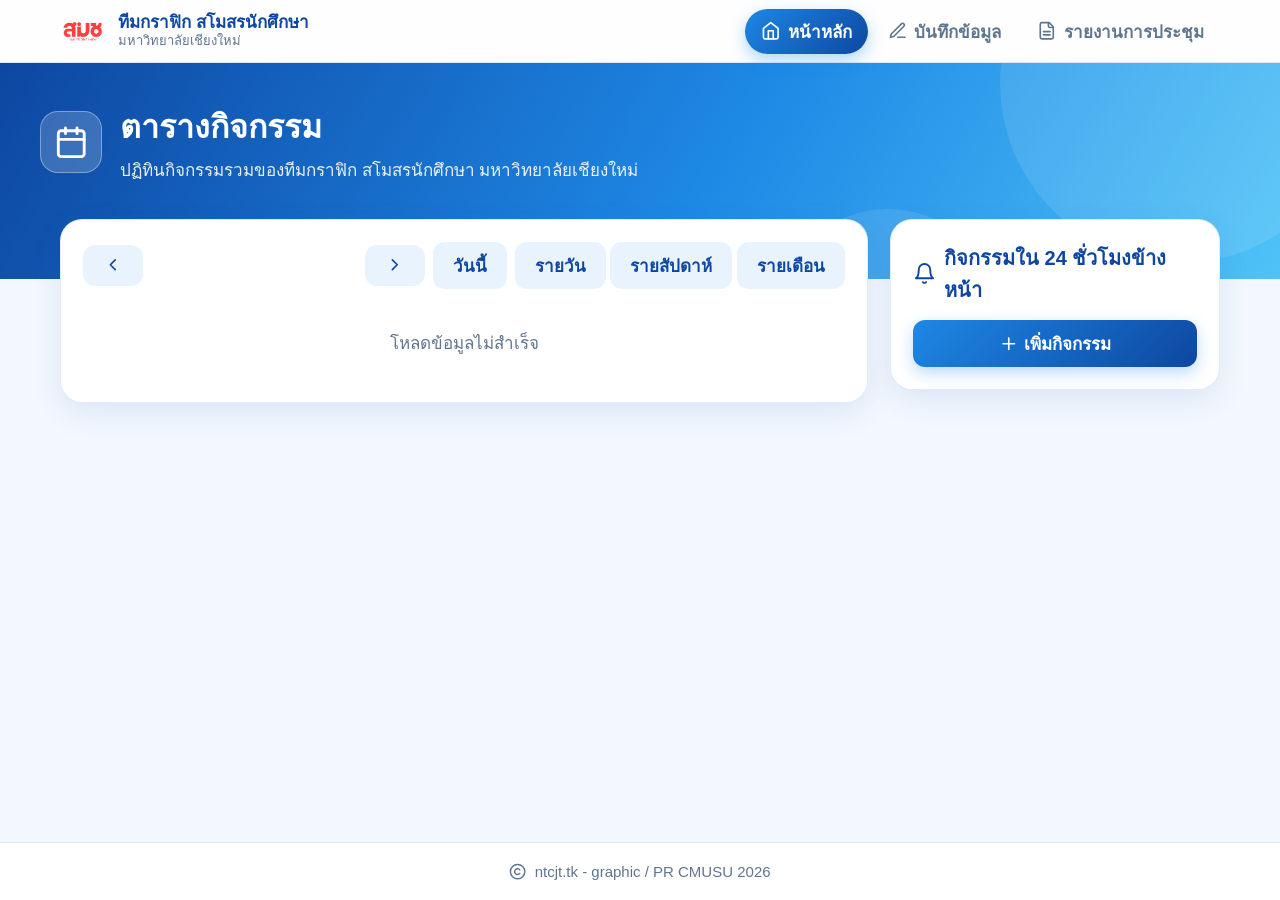
==== index.html @ b3d55aac "Add files via upload" ====
<!DOCTYPE html><html lang="th"><head><meta charset="utf-8"><meta name="viewport" content="width=device-width,initial-scale=1">
<title>ตารางกิจกรรม | ทีมกราฟิก ฝ่ายประชาสัมพันธ์และสารสนเทศ ส.มช.69</title><link rel="icon" type="image/png" href="logo.png"><link rel="stylesheet" href="style.css"></head><body>
<main><div class="grid"><section class="card"><div class="bar"><button class="btn o" id="pv" aria-label="ก่อนหน้า"><span data-i="left"></span></button><h2 id="tt"></h2><button class="btn o" id="nx" aria-label="ถัดไป"><span data-i="right"></span></button><button class="btn o" id="td">วันนี้</button>
<span id="vs"><button class="btn o" data-v="day">รายวัน</button> <button class="btn o" data-v="week">รายสัปดาห์</button> <button class="btn o" data-v="month">รายเดือน</button></span></div><div id="cal"></div></section>
<aside class="card"><h2 style="margin-top:0"><span data-i="bell"></span> กิจกรรมใน 24 ชั่วโมงข้างหน้า</h2><div id="up"></div><a class="btn" style="display:block;text-align:center;text-decoration:none;margin-top:12px" href="record.html"><span data-i="plus"></span> เพิ่มกิจกรรม</a></aside></div></main>
<dialog id="dg"></dialog>
<script src="app.js"></script><script>
layout('index.html');
let view='month',cur=new Date(),evs=[];const DN=['อา','จ','อ','พ','พฤ','ศ','ส'];
const bool=v=>String(v)=='true';
const cat=e=>e.category=='อื่นๆ'?'อื่นๆ: '+e.otherName:e.category;
const ci=e=>'c'+(CATS.indexOf(e.category)+1);
const tm=e=>bool(e.allDay)?'ตลอดทั้งวัน':`${e.start} - ${e.end} น.`;
const where=e=>e.mode=='onsite'?ic('pin')+' Onsite: '+esc(e.place):ic('mon')+' Online: '+esc(e.place);
const on=d=>evs.filter(e=>e.date==ymd(d)).sort((a,b)=>(bool(b.allDay)-bool(a.allDay))||String(a.start).localeCompare(String(b.start)));
const chip=e=>`<span class="chip ${ci(e)}" data-id="${e.id}">${bool(e.allDay)?'':esc(e.start)+' '}${esc(e.title)}</span>`;
function render(){
  document.querySelectorAll('[data-v]').forEach(b=>b.classList.toggle('on',b.dataset.v==view));
  const c=new Date(cur),h=$('#cal'),today=ymd(new Date());
  if(view=='day'){
    $('#tt').textContent=c.toLocaleDateString('th-TH',{weekday:'long',day:'numeric',month:'long',year:'numeric'});
    const l=on(c);h.innerHTML=l.length?l.map(e=>`<div class="item"><b>${esc(e.title)}</b><p>${esc(cat(e))} · ${tm(e)}</p><p>${where(e)}</p><p>ผู้บันทึก: ${esc(e.recorder)}</p></div>`).join(''):'<div class="empty">ไม่มีกิจกรรมในวันนี้</div>';return}
  let s,n,w=view=='week';
  if(w){s=new Date(c);s.setDate(c.getDate()-c.getDay());n=7;const e=new Date(s);e.setDate(s.getDate()+6);$('#tt').textContent=s.toLocaleDateString('th-TH',{day:'numeric',month:'short'})+' – '+e.toLocaleDateString('th-TH',{day:'numeric',month:'short',year:'numeric'})}
  else{s=new Date(c.getFullYear(),c.getMonth(),1);s.setDate(1-s.getDay());n=42;$('#tt').textContent=c.toLocaleDateString('th-TH',{month:'long',year:'numeric'})}
  let o=DN.map(d=>`<div class="dh">${d}</div>`).join('');
  for(let i=0;i<n;i++){const d=new Date(s);d.setDate(s.getDate()+i);const l=on(d),m=w?l.length:3;
    o+=`<div class="cell ${w?'w':''} ${!w&&d.getMonth()!=c.getMonth()?'x':''} ${ymd(d)==today?'t':''}" data-d="${ymd(d)}"><b>${d.getDate()}</b>${l.slice(0,m).map(chip).join('')}${l.length>m?`<small>+${l.length-m} รายการ</small>`:''}</div>`}
  h.innerHTML=`<div class="cal">${o}</div>`}
function upcoming(){
  const now=new Date(),lim=new Date(+now+864e5);
  const l=evs.map(e=>{const st=new Date(e.date+'T'+(bool(e.allDay)?'00:00':e.start)),en=new Date(e.date+'T'+(bool(e.allDay)?'23:59':e.end));return{e,st,en}})
   .filter(x=>x.en>=now&&x.st<=lim).sort((a,b)=>a.st-b.st);
  $('#up').innerHTML=l.length?l.map(({e})=>`<div class="item"><b>${esc(e.title)}</b><p>${thDate(e.date,{day:'numeric',month:'short'})} · ${tm(e)}</p><p>${where(e)}</p></div>`).join(''):'<div class="empty">ไม่มีกิจกรรมที่กำลังจะมาถึงใน 24 ชั่วโมง</div>'}
function step(k){const d=new Date(cur);if(view=='month')d.setMonth(d.getMonth()+k);else d.setDate(d.getDate()+k*(view=='week'?7:1));cur=d;render()}
$('#pv').onclick=()=>step(-1);$('#nx').onclick=()=>step(1);$('#td').onclick=()=>{cur=new Date();render()};
$('#vs').onclick=e=>{if(e.target.dataset.v){view=e.target.dataset.v;render()}};
$('#cal').onclick=e=>{const c=e.target.closest('[data-id]'),x=c&&evs.find(v=>v.id==c.dataset.id),cell=e.target.closest('[data-d]');
  if(x){$('#dg').innerHTML=`<h2 style="margin-top:0;color:var(--bd)">${esc(x.title)}</h2><p><b>ประเภท:</b> ${esc(cat(x))}</p><p><b>วันที่:</b> ${thDate(x.date)}<br><b>เวลา:</b> ${tm(x)}</p><p>${where(x)}</p><p><b>ผู้บันทึก:</b> ${esc(x.recorder)}</p><button class="btn" onclick="dg.close()">ปิด</button>`;dg.showModal()}
  else if(cell){cur=new Date(cell.dataset.d+'T00:00');view='day';render()}};
API.list('events').then(l=>{evs=l;render();upcoming()}).catch(()=>$('#cal').innerHTML='<div class="empty">โหลดข้อมูลไม่สำเร็จ</div>');
setInterval(upcoming,6e4);
</script></body></html>
---- style.css ----
@font-face{font-family:CMU;src:url(fonts/CMU-Regular.ttf);font-weight:400}
@font-face{font-family:CMU;src:url(fonts/CMU-Bold.ttf);font-weight:700}
:root{--b:#1e88e5;--bd:#0d47a1;--bl:#e8f3fe;--t:#12263f;--m:#5f7690;--ln:#dbe8f6;--sh:0 10px 30px rgba(13,71,161,.10)}
*{box-sizing:border-box}
body{margin:0;font-family:CMU,Sarabun,sans-serif;color:var(--t);background:#f3f8fe;min-height:100vh;font-size:17px;display:flex;flex-direction:column}
.ic{width:1.15em;height:1.15em;vertical-align:-.2em;flex:none}
header{background:rgba(255,255,255,.85);backdrop-filter:blur(12px);border-bottom:1px solid var(--ln);position:sticky;top:0;z-index:10}
.nav{max-width:1200px;margin:auto;display:flex;align-items:center;gap:16px;padding:8px 20px;flex-wrap:wrap}
.brand{display:flex;align-items:center;gap:12px;font-weight:700;color:var(--bd);text-decoration:none;line-height:1.2}
.brand img{height:46px}.brand small{display:block;font-weight:400;color:var(--m);font-size:13px}
nav{margin-left:auto;display:flex;gap:4px}
nav a{display:flex;align-items:center;gap:7px;padding:9px 16px;border-radius:99px;text-decoration:none;color:var(--m);font-weight:700;transition:.2s}
nav a.on{background:linear-gradient(135deg,#1e88e5,#0d47a1);color:#fff;box-shadow:0 6px 16px rgba(30,136,229,.35)}
nav a:not(.on):hover{background:var(--bl);color:var(--bd)}
@media(max-width:640px){nav a span{display:none}}
.hero{position:relative;overflow:hidden;color:#fff;background:linear-gradient(120deg,#0d47a1 0%,#1e88e5 55%,#4fc3f7 100%);padding:38px 20px 96px}
.hero:before,.hero:after{content:"";position:absolute;border-radius:50%;background:rgba(255,255,255,.10)}
.hero:before{width:360px;height:360px;right:-80px;top:-160px}.hero:after{width:220px;height:220px;right:22%;bottom:-150px}
.hero .in{max-width:1200px;margin:auto;display:flex;align-items:center;gap:18px;position:relative;z-index:1}
.hi{width:62px;height:62px;border-radius:18px;background:rgba(255,255,255,.18);border:1px solid rgba(255,255,255,.35);display:grid;place-items:center;font-size:30px;flex:none}
.hero h1{margin:0;font-size:32px}.hero p{margin:4px 0 0;opacity:.9}
main{max-width:1200px;width:100%;margin:-60px auto 40px;padding:0 20px;position:relative;z-index:2;flex:1}
.card{background:#fff;border:1px solid rgba(219,232,246,.8);border-radius:22px;padding:22px;box-shadow:var(--sh)}
.grid{display:grid;grid-template-columns:1fr 330px;gap:22px;align-items:start}
@media(max-width:900px){.grid{grid-template-columns:1fr}}
.btn{font:inherit;font-weight:700;border:0;border-radius:12px;padding:10px 20px;background:linear-gradient(135deg,#1e88e5,#0d47a1);color:#fff;cursor:pointer;display:inline-flex;align-items:center;justify-content:center;gap:8px;transition:.2s;box-shadow:0 6px 16px rgba(30,136,229,.3)}
.btn:hover{transform:translateY(-1px);box-shadow:0 10px 22px rgba(30,136,229,.4)}
.btn.o{background:var(--bl);color:var(--bd);box-shadow:none}.btn.o:hover{background:#d4e9fc}
.btn.o.on{background:linear-gradient(135deg,#1e88e5,#0d47a1);color:#fff;box-shadow:0 6px 16px rgba(30,136,229,.3)}
.bar{display:flex;gap:8px;align-items:center;flex-wrap:wrap;margin-bottom:16px}.bar h2{margin:0 8px;font-size:23px;flex:1;min-width:160px;color:var(--bd)}
.cal{display:grid;grid-template-columns:repeat(7,1fr);gap:6px}
.dh{text-align:center;font-weight:700;color:var(--b);padding:6px;font-size:15px}
.cell{min-height:98px;border:1px solid var(--ln);border-radius:14px;padding:6px;overflow:hidden;background:#fff;cursor:pointer;transition:.15s}
.cell:hover{border-color:var(--b);box-shadow:0 6px 16px rgba(30,136,229,.15);transform:translateY(-1px)}
.cell.w{min-height:280px}.cell.x{background:#f6faff;opacity:.55}.cell.t{background:var(--bl);border-color:var(--b)}
.cell b{font-size:14px;color:var(--m);display:inline-grid;place-items:center;min-width:26px;height:26px;border-radius:50%}
.cell.t b{background:var(--b);color:#fff}
.chip{display:block;font-size:13px;border-radius:8px;padding:3px 8px;margin-top:4px;white-space:nowrap;overflow:hidden;text-overflow:ellipsis;background:#d6eafc;color:var(--bd);border-left:3px solid var(--b)}
.chip.c2{background:#d9f2ee;color:#0b5d52;border-color:#14a38f}.chip.c3{background:#fff0d1;color:#7a5200;border-color:#f0a30a}.chip.c4{background:#ece4fb;color:#4a2b96;border-color:#7e57c2}
.item{border:1px solid var(--ln);border-left:4px solid var(--b);border-radius:14px;padding:12px 14px;margin-bottom:10px;background:linear-gradient(#fff,#f7fbff)}
.item b{color:var(--bd)}.item p{margin:3px 0;color:var(--m);font-size:15px}
aside h2{display:flex;align-items:center;gap:8px;font-size:20px;color:var(--bd);margin:0 0 14px}
.empty{color:var(--m);text-align:center;padding:24px}
dialog{border:0;border-radius:20px;padding:26px;max-width:440px;width:90%;box-shadow:0 24px 70px rgba(0,0,0,.28)}dialog::backdrop{background:rgba(13,71,161,.35);backdrop-filter:blur(3px)}
label{display:block;font-weight:700;margin:16px 0 5px;color:var(--bd)}.row{display:grid;grid-template-columns:1fr 1fr;gap:12px}
input,select,textarea{font:inherit;width:100%;padding:10px 13px;border:1.5px solid var(--ln);border-radius:12px;background:#fbfdff;transition:.15s}
input:focus,select:focus,textarea:focus,.ed:focus{outline:0;border-color:var(--b);background:#fff;box-shadow:0 0 0 4px rgba(30,136,229,.15)}
input[type=checkbox],input[type=radio]{width:auto;accent-color:var(--b)}.ck{display:flex;gap:8px;align-items:center;font-weight:400;color:var(--t)}
.seg{display:inline-flex;background:#fff;border:1px solid var(--ln);border-radius:16px;padding:5px;margin-bottom:18px;gap:4px;box-shadow:var(--sh)}
.bad{border-color:#e53935!important;background:#fff6f6!important}.msg{padding:13px 16px;border-radius:12px;margin-top:16px;display:none}
.msg.e,.msg.s{display:flex;gap:10px;align-items:center}.msg.e{background:#fdecea;color:#b71c1c}.msg.s{background:#e6f6ec;color:#1b5e20}.msg a{color:inherit;font-weight:700}
.tb{display:flex;gap:6px;flex-wrap:wrap;padding:8px;background:var(--bl);border-radius:12px 12px 0 0;align-items:center}
.tb button{font:inherit;border:1px solid var(--ln);background:#fff;border-radius:8px;padding:3px 12px;cursor:pointer}.tb input{width:40px;padding:0;height:30px}.tb select{width:auto;padding:4px}
.ed{min-height:170px;border:1.5px solid var(--ln);border-top:0;border-radius:0 0 12px 12px;padding:12px;background:#fbfdff}
.tabs{display:flex;gap:12px;overflow-x:auto;padding:4px 2px 12px;margin-bottom:6px}
.tab{flex:none;display:flex;align-items:center;gap:12px;padding:10px 18px 10px 10px;border:1.5px solid transparent;border-radius:18px;background:#fff;cursor:pointer;font:inherit;text-align:left;box-shadow:var(--sh);transition:.2s}
.tab:hover{transform:translateY(-2px)}.tab.on{border-color:var(--b);background:var(--bl)}.tab img{width:48px;height:48px;object-fit:contain}.tab small{display:block;color:var(--m)}
.ag{border-left:4px solid var(--b);background:var(--bl);border-radius:0 12px 12px 0;padding:8px 16px;margin:12px 0}.ag h3{margin:0 0 4px;color:var(--bd);font-size:18px}
#box h3{color:var(--bd)}#box .sub{color:var(--m)}
.view{width:100%;height:540px;border:1px solid var(--ln);border-radius:14px;margin:8px 0 16px}img.view{height:auto;object-fit:contain}
footer{display:flex;gap:8px;align-items:center;justify-content:center;padding:20px;color:var(--m);font-size:15px;border-top:1px solid var(--ln);background:#fff}
.st{margin-left:8px;display:flex;align-items:center;gap:6px;font:inherit;font-size:13px;padding:6px 12px;border-radius:99px;border:1px solid var(--ln);background:#fff;cursor:pointer;color:var(--m)}
.st.ok{background:#e6f6ec;color:#1b5e20;border-color:#bfe5cb}.st.err{background:#fdecea;color:#b71c1c;border-color:#f5c2c0}.st.demo{background:#fff4d9;color:#7a5200;border-color:#f3dc9b}
.st.ok .ic{animation:sp 3s linear infinite}@keyframes sp{to{transform:rotate(360deg)}}
@media(max-width:640px){.st span{display:none}}
.st.ok,.st:empty{display:none}
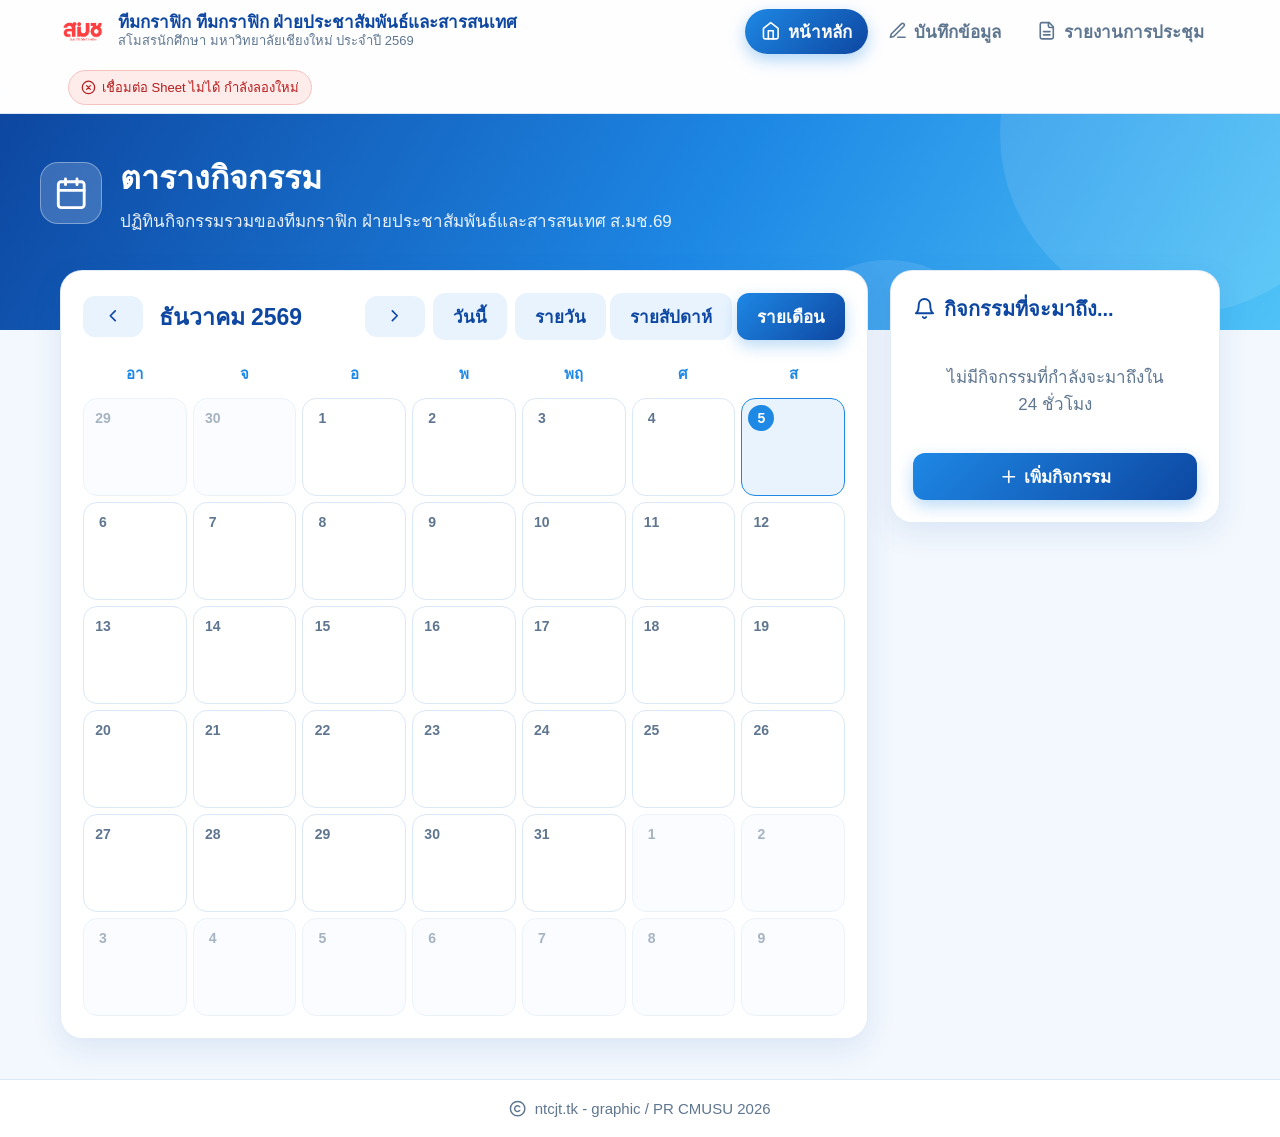
==== commit 9a6d73a2: "Update index.html" ====
--- a/index.html
+++ b/index.html
@@ -2,12 +2,12 @@
 <title>ตารางกิจกรรม | ทีมกราฟิก ฝ่ายประชาสัมพันธ์และสารสนเทศ ส.มช.69</title><link rel="icon" type="image/png" href="logo.png"><link rel="stylesheet" href="style.css"></head><body>
 <main><div class="grid"><section class="card"><div class="bar"><button class="btn o" id="pv" aria-label="ก่อนหน้า"><span data-i="left"></span></button><h2 id="tt"></h2><button class="btn o" id="nx" aria-label="ถัดไป"><span data-i="right"></span></button><button class="btn o" id="td">วันนี้</button>
 <span id="vs"><button class="btn o" data-v="day">รายวัน</button> <button class="btn o" data-v="week">รายสัปดาห์</button> <button class="btn o" data-v="month">รายเดือน</button></span></div><div id="cal"></div></section>
-<aside class="card"><h2 style="margin-top:0"><span data-i="bell"></span> กิจกรรมใน 24 ชั่วโมงข้างหน้า</h2><div id="up"></div><a class="btn" style="display:block;text-align:center;text-decoration:none;margin-top:12px" href="record.html"><span data-i="plus"></span> เพิ่มกิจกรรม</a></aside></div></main>
+<aside class="card"><h2 style="margin-top:0"><span data-i="bell"></span> กิจกรรมที่จะมาถึง...</h2><div id="up"></div><a class="btn" style="display:block;text-align:center;text-decoration:none;margin-top:12px" href="record.html"><span data-i="plus"></span> เพิ่มกิจกรรม</a></aside></div></main>
 <dialog id="dg"></dialog>
 <script src="app.js"></script><script>
 layout('index.html');
 let view='month',cur=new Date(),evs=[];const DN=['อา','จ','อ','พ','พฤ','ศ','ส'];
-const bool=v=>String(v)=='true';
+const bool=v=>String(v).toLowerCase()=='true';
 const cat=e=>e.category=='อื่นๆ'?'อื่นๆ: '+e.otherName:e.category;
 const ci=e=>'c'+(CATS.indexOf(e.category)+1);
 const tm=e=>bool(e.allDay)?'ตลอดทั้งวัน':`${e.start} - ${e.end} น.`;
@@ -29,15 +29,15 @@
   h.innerHTML=`<div class="cal">${o}</div>`}
 function upcoming(){
   const now=new Date(),lim=new Date(+now+864e5);
-  const l=evs.map(e=>{const st=new Date(e.date+'T'+(bool(e.allDay)?'00:00':e.start)),en=new Date(e.date+'T'+(bool(e.allDay)?'23:59':e.end));return{e,st,en}})
-   .filter(x=>x.en>=now&&x.st<=lim).sort((a,b)=>a.st-b.st);
-  $('#up').innerHTML=l.length?l.map(({e})=>`<div class="item"><b>${esc(e.title)}</b><p>${thDate(e.date,{day:'numeric',month:'short'})} · ${tm(e)}</p><p>${where(e)}</p></div>`).join(''):'<div class="empty">ไม่มีกิจกรรมที่กำลังจะมาถึงใน 24 ชั่วโมง</div>'}
+  const l=evs.map(e=>{const ad=bool(e.allDay),st=new Date(e.date+'T'+(ad?'00:00':e.start||'00:00')),en=new Date(e.date+'T'+(ad?'23:59:59':e.end||e.start||'23:59'));return{e,st,en}})
+   .filter(x=>!isNaN(x.st)&&!isNaN(x.en)&&x.en>=now&&x.st<=lim).sort((a,b)=>a.st-b.st);
+  $('#up').innerHTML=l.length?l.map(({e,st})=>`<div class="item"><b>${esc(e.title)}</b><p>${thDate(e.date,{day:'numeric',month:'short'})} · ${tm(e)}${st<=now?' · กำลังดำเนินอยู่':''}</p><p>${where(e)}</p></div>`).join(''):'<div class="empty">ไม่มีกิจกรรมที่กำลังจะมาถึงใน 24 ชั่วโมง</div>'}
 function step(k){const d=new Date(cur);if(view=='month')d.setMonth(d.getMonth()+k);else d.setDate(d.getDate()+k*(view=='week'?7:1));cur=d;render()}
 $('#pv').onclick=()=>step(-1);$('#nx').onclick=()=>step(1);$('#td').onclick=()=>{cur=new Date();render()};
 $('#vs').onclick=e=>{if(e.target.dataset.v){view=e.target.dataset.v;render()}};
 $('#cal').onclick=e=>{const c=e.target.closest('[data-id]'),x=c&&evs.find(v=>v.id==c.dataset.id),cell=e.target.closest('[data-d]');
   if(x){$('#dg').innerHTML=`<h2 style="margin-top:0;color:var(--bd)">${esc(x.title)}</h2><p><b>ประเภท:</b> ${esc(cat(x))}</p><p><b>วันที่:</b> ${thDate(x.date)}<br><b>เวลา:</b> ${tm(x)}</p><p>${where(x)}</p><p><b>ผู้บันทึก:</b> ${esc(x.recorder)}</p><button class="btn" onclick="dg.close()">ปิด</button>`;dg.showModal()}
   else if(cell){cur=new Date(cell.dataset.d+'T00:00');view='day';render()}};
-API.list('events').then(l=>{evs=l;render();upcoming()}).catch(()=>$('#cal').innerHTML='<div class="empty">โหลดข้อมูลไม่สำเร็จ</div>');
+watch('events',l=>{evs=l;render();upcoming()});
 setInterval(upcoming,6e4);
 </script></body></html>
